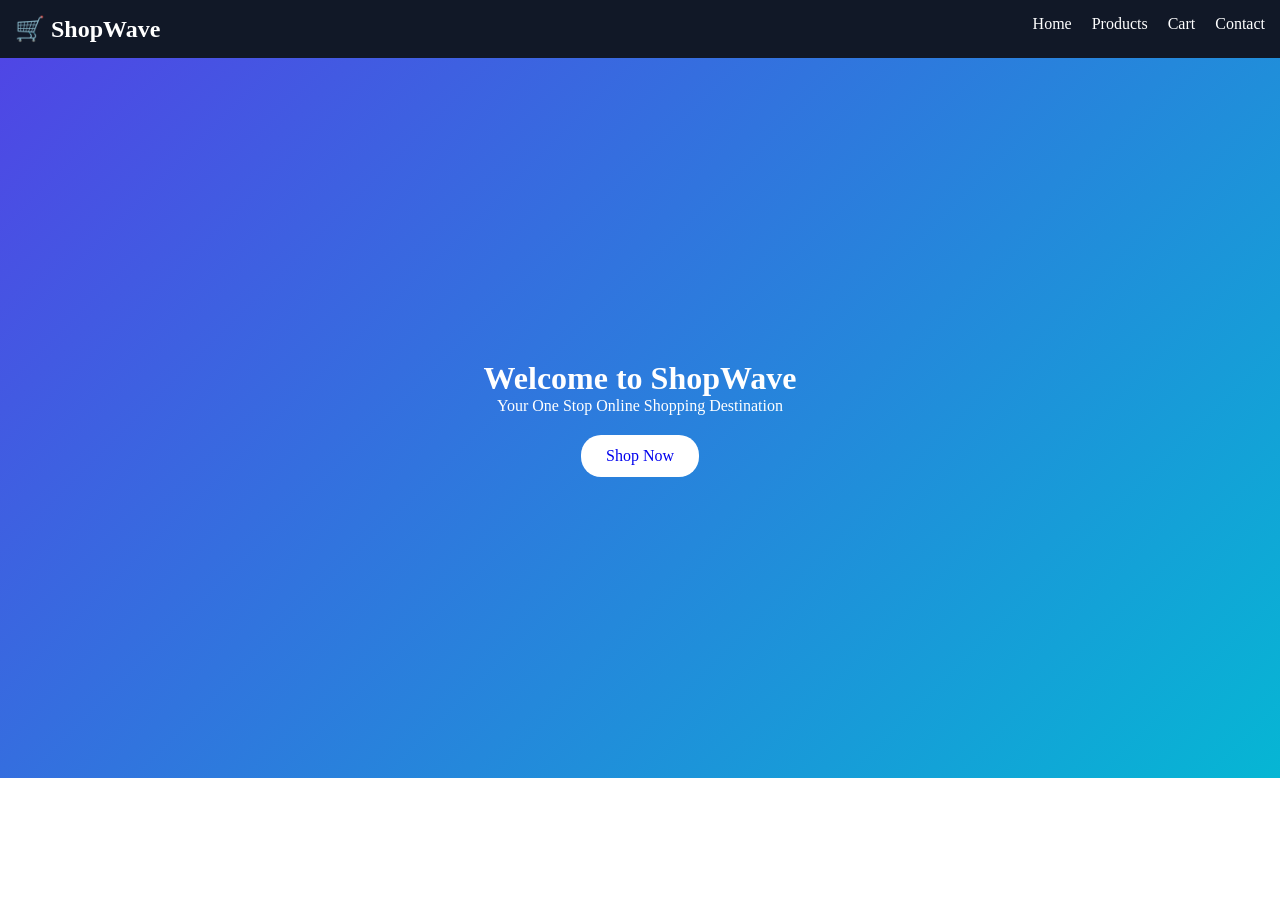
==== index.html @ ccbefd60 "ShopWave Project" ====
<!DOCTYPE html>
<html>
<head>
    <title>ShopWave</title>
    <link rel="stylesheet" href="style.css">
</head>
<body>

<nav>
    <h1>🛒 ShopWave</h1>

    <ul>
        <li><a href="index.html">Home</a></li>
        <li><a href="products.html">Products</a></li>
        <li><a href="cart.html">Cart</a></li>
        <li><a href="contact.html">Contact</a></li>
    </ul>
</nav>

<div class="hero">
    <h1>Welcome to ShopWave</h1>
    <p>Your One Stop Online Shopping Destination</p>
    <a href="products.html" class="btn">Shop Now</a>
</div>

</body>
</html>
---- style.css ----
*{
margin:0;
padding:0;
box-sizing:border-box;
font-family:Segoe UI;
}

nav{
background:#111827;
color:white;
padding:15px;
display:flex;
justify-content:space-between;
}

nav ul{
display:flex;
list-style:none;
}

nav ul li{
margin-left:20px;
}

nav a{
color:white;
text-decoration:none;
}

.hero{
height:80vh;
display:flex;
flex-direction:column;
justify-content:center;
align-items:center;
background:linear-gradient(135deg,#4f46e5,#06b6d4);
color:white;
}

.btn{
background:white;
padding:12px 25px;
border-radius:20px;
text-decoration:none;
margin-top:20px;
}

.title{
text-align:center;
margin:30px;
}

.products{
display:grid;
grid-template-columns:repeat(auto-fit,minmax(250px,1fr));
gap:20px;
padding:20px;
}

.card{
background:white;
padding:20px;
border-radius:15px;
box-shadow:0 4px 10px rgba(0,0,0,0.1);
text-align:center;
}

button{
background:#4f46e5;
color:white;
border:none;
padding:10px;
border-radius:10px;
cursor:pointer;
}

.contact{
padding:50px;
text-align:center;
}
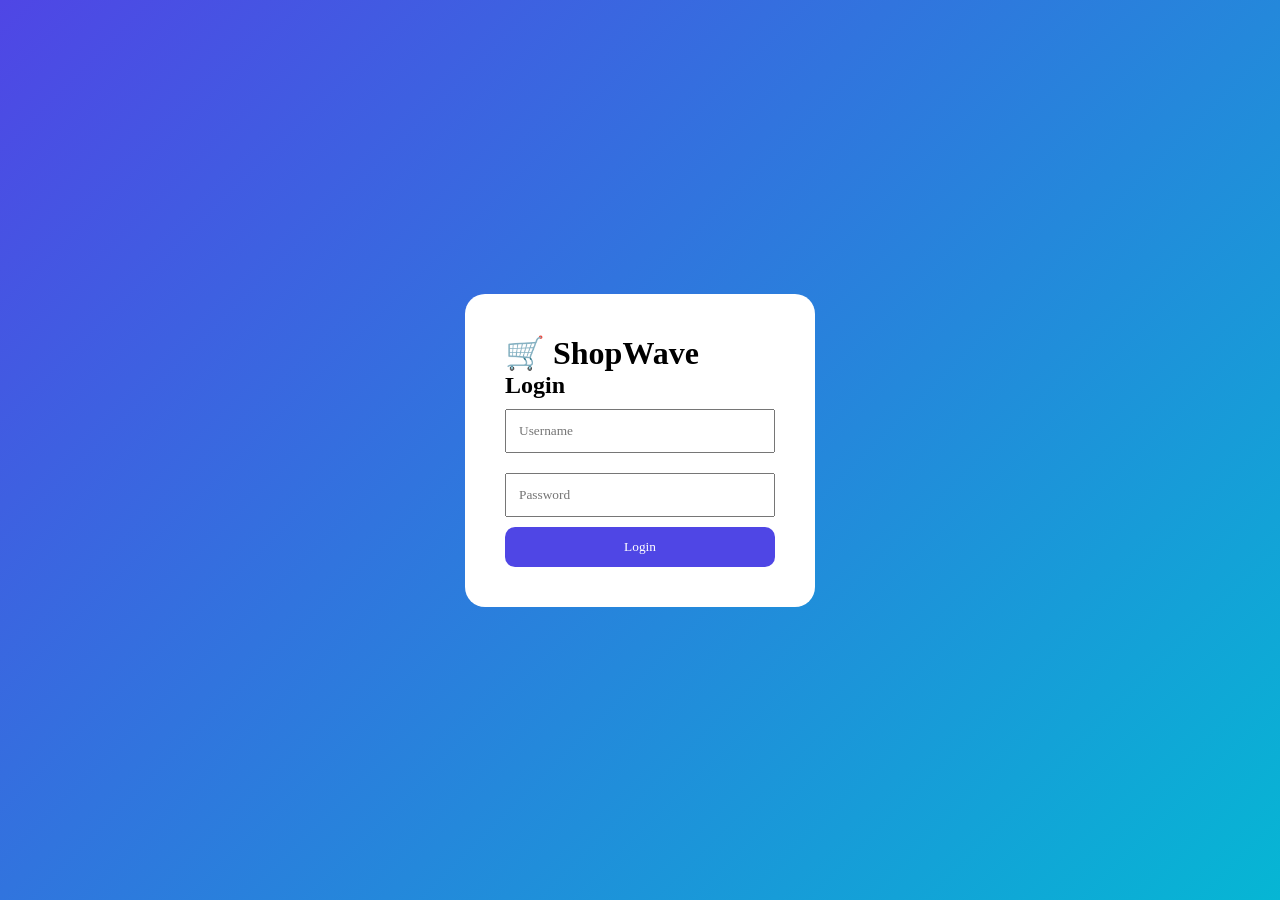
==== commit 105bd1f6: "Added ShopWave UI improvements and images" ====
--- a/index.html
+++ b/index.html
@@ -1,26 +1,29 @@
 <!DOCTYPE html>
 <html>
 <head>
-    <title>ShopWave</title>
-    <link rel="stylesheet" href="style.css">
+<title>ShopWave Login</title>
+<link rel="stylesheet" href="style.css">
 </head>
 <body>
 
-<nav>
-    <h1>🛒 ShopWave</h1>
+<div class="login-container">
 
-    <ul>
-        <li><a href="index.html">Home</a></li>
-        <li><a href="products.html">Products</a></li>
-        <li><a href="cart.html">Cart</a></li>
-        <li><a href="contact.html">Contact</a></li>
-    </ul>
-</nav>
+<div class="login-box">
 
-<div class="hero">
-    <h1>Welcome to ShopWave</h1>
-    <p>Your One Stop Online Shopping Destination</p>
-    <a href="products.html" class="btn">Shop Now</a>
+<h1>🛒 ShopWave</h1>
+
+<h2>Login</h2>
+
+<input type="text" placeholder="Username">
+
+<input type="password" placeholder="Password">
+
+<button onclick="window.location.href='home.html'">
+Login
+</button>
+
+</div>
+
 </div>
 
 </body>
--- a/style.css
+++ b/style.css
@@ -5,12 +5,29 @@
 font-family:Segoe UI;
 }
 
+body{
+background:#f5f5f5;
+}
+
 nav{
 background:#111827;
-color:white;
 padding:15px;
 display:flex;
 justify-content:space-between;
+align-items:center;
+color:white;
+}
+
+.logo{
+font-size:28px;
+font-weight:bold;
+}
+
+.search{
+padding:10px;
+width:300px;
+border-radius:10px;
+border:none;
 }
 
 nav ul{
@@ -18,7 +35,7 @@
 list-style:none;
 }
 
-nav ul li{
+nav li{
 margin-left:20px;
 }
 
@@ -29,52 +46,124 @@
 
 .hero{
 height:80vh;
+background:linear-gradient(
+135deg,
+#4f46e5,
+#06b6d4
+);
+color:white;
 display:flex;
 flex-direction:column;
 justify-content:center;
 align-items:center;
-background:linear-gradient(135deg,#4f46e5,#06b6d4);
-color:white;
+}
+
+.hero h1{
+font-size:60px;
+}
+
+.hero p{
+font-size:25px;
+margin-top:20px;
 }
 
 .btn{
+margin-top:25px;
 background:white;
-padding:12px 25px;
-border-radius:20px;
+padding:15px 30px;
+border-radius:30px;
 text-decoration:none;
-margin-top:20px;
 }
 
-.title{
-text-align:center;
-margin:30px;
+.login-container{
+height:100vh;
+display:flex;
+justify-content:center;
+align-items:center;
+background:linear-gradient(
+135deg,
+#4f46e5,
+#06b6d4
+);
+}
+
+.login-box{
+background:white;
+padding:40px;
+width:350px;
+border-radius:20px;
+}
+
+.login-box input{
+width:100%;
+padding:12px;
+margin:10px 0;
+}
+
+.login-box button{
+width:100%;
+padding:12px;
+background:#4f46e5;
+color:white;
+border:none;
 }
 
 .products{
 display:grid;
-grid-template-columns:repeat(auto-fit,minmax(250px,1fr));
+grid-template-columns:
+repeat(auto-fit,minmax(250px,1fr));
 gap:20px;
-padding:20px;
+padding:30px;
 }
 
 .card{
 background:white;
 padding:20px;
 border-radius:15px;
-box-shadow:0 4px 10px rgba(0,0,0,0.1);
+box-shadow:0 5px 15px rgba(0,0,0,.1);
 text-align:center;
+}
+
+.card:hover{
+transform:translateY(-10px);
+transition:.3s;
+}
+
+.card img{
+width:100%;
+height:220px;
+object-fit:cover;
+border-radius:10px;
 }
 
 button{
 background:#4f46e5;
 color:white;
+padding:10px;
 border:none;
-padding:10px;
 border-radius:10px;
-cursor:pointer;
+}
+
+.category-container{
+display:flex;
+justify-content:center;
+gap:20px;
+padding:40px;
+}
+
+.category-card{
+background:white;
+padding:30px;
+border-radius:15px;
+font-size:20px;
 }
 
 .contact{
 padding:50px;
 text-align:center;
+}
+
+.title{
+text-align:center;
+margin:30px;
 }
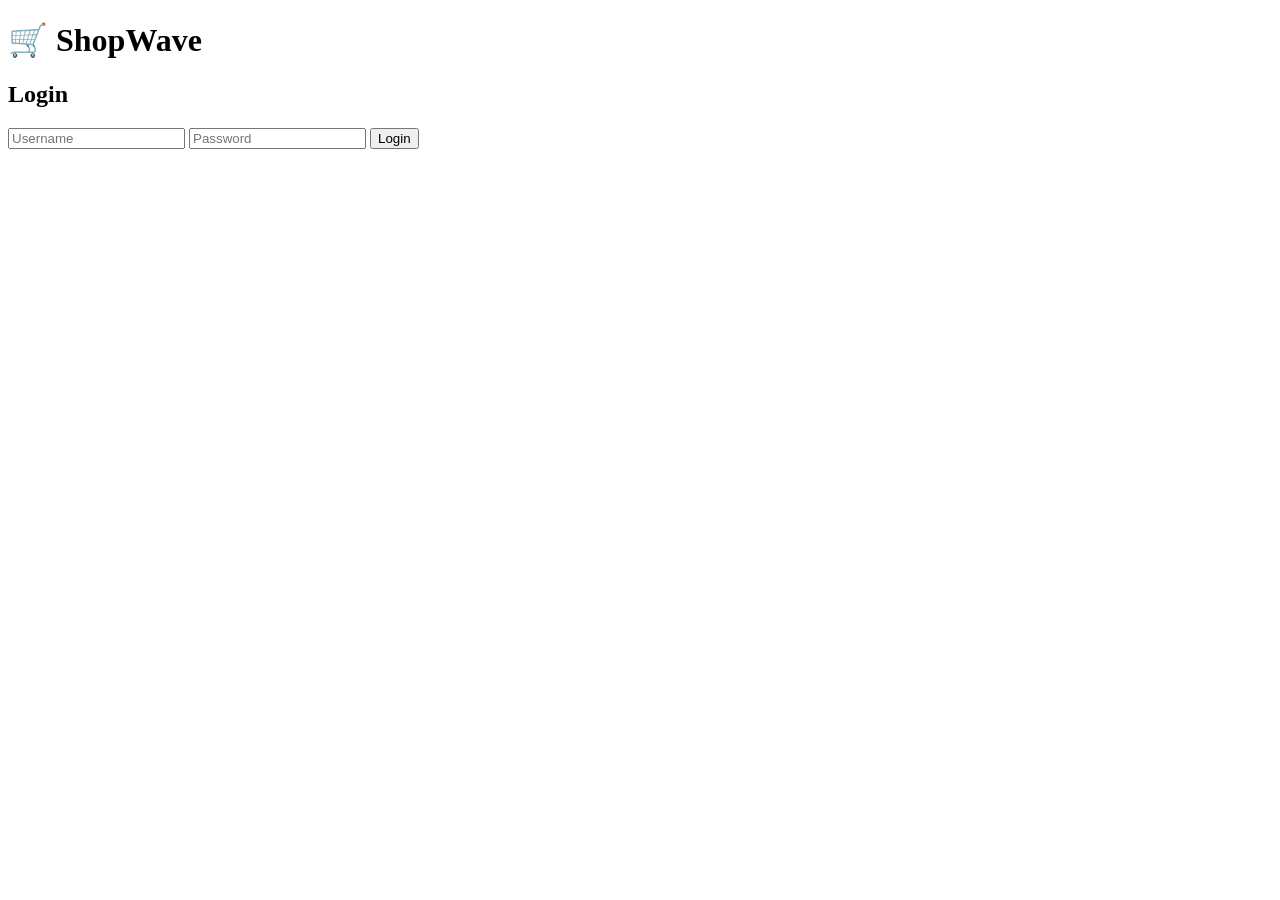
==== commit dab4d2c2: "Final ShopWave updates" ====
--- a/index.html
+++ b/index.html
@@ -1,6 +1,8 @@
 <!DOCTYPE html>
 <html>
 <head>
+<meta charset="UTF-8">
+<meta name="viewport" content="width=device-width, initial-scale=1.0">
 <title>ShopWave Login</title>
 <link rel="stylesheet" href="style.css">
 </head>
@@ -10,7 +12,7 @@
 
 <div class="login-box">
 
-<h1>🛒 ShopWave</h1>
+<h1><h1>&#128722; ShopWave</h1></h1>
 
 <h2>Login</h2>
 
--- a/style.css
+++ b/style.css
@@ -1,147 +1,51 @@
-*{
-margin:0;
-padding:0;
-box-sizing:border-box;
-font-family:Segoe UI;
-}
-
-body{
-background:#f5f5f5;
-}
-
-nav{
-background:#111827;
-padding:15px;
-display:flex;
-justify-content:space-between;
-align-items:center;
+.offer-bar{
+background:#4f46e5;
 color:white;
-}
-
-.logo{
-font-size:28px;
-font-weight:bold;
-}
-
-.search{
-padding:10px;
-width:300px;
-border-radius:10px;
-border:none;
-}
-
-nav ul{
-display:flex;
-list-style:none;
-}
-
-nav li{
-margin-left:20px;
-}
-
-nav a{
-color:white;
-text-decoration:none;
+text-align:center;
+padding:8px;
+font-size:14px;
 }
 
 .hero{
 height:80vh;
-background:linear-gradient(
-135deg,
-#4f46e5,
-#06b6d4
-);
+background:linear-gradient(135deg,#4f46e5,#06b6d4);
+display:flex;
+justify-content:space-around;
+align-items:center;
+padding:40px;
 color:white;
-display:flex;
-flex-direction:column;
-justify-content:center;
-align-items:center;
 }
 
-.hero h1{
+.hero-left h1{
 font-size:60px;
+margin-bottom:20px;
 }
 
-.hero p{
-font-size:25px;
-margin-top:20px;
+.hero-left p{
+font-size:20px;
+margin-bottom:25px;
 }
 
-.btn{
-margin-top:25px;
-background:white;
-padding:15px 30px;
-border-radius:30px;
-text-decoration:none;
+.hero-right{
+display:grid;
+grid-template-columns:repeat(2,180px);
+gap:20px;
 }
 
-.login-container{
-height:100vh;
-display:flex;
-justify-content:center;
-align-items:center;
-background:linear-gradient(
-135deg,
-#4f46e5,
-#06b6d4
-);
+.feature-card{
+background:rgba(255,255,255,0.2);
+backdrop-filter:blur(10px);
+padding:40px;
+border-radius:20px;
+text-align:center;
+font-size:22px;
+font-weight:bold;
 }
 
-.login-box{
-background:white;
-padding:40px;
-width:350px;
-border-radius:20px;
-}
-
-.login-box input{
-width:100%;
-padding:12px;
-margin:10px 0;
-}
-
-.login-box button{
-width:100%;
-padding:12px;
-background:#4f46e5;
-color:white;
-border:none;
-}
-
-.products{
-display:grid;
-grid-template-columns:
-repeat(auto-fit,minmax(250px,1fr));
-gap:20px;
-padding:30px;
-}
-
-.card{
-background:white;
-padding:20px;
-border-radius:15px;
-box-shadow:0 5px 15px rgba(0,0,0,.1);
+.section-title{
 text-align:center;
-}
-
-.card:hover{
-transform:translateY(-10px);
-transition:.3s;
-}
-
-.card img{
-width:100%;
-height:220px;
-object-fit:cover;
-border-radius:10px;
-}
-
-button{
-background:#4f46e5;
-color:white;
-padding:10px;
-border:none;
-border-radius:10px;
+margin-top:40px;
+font-size:32px;
 }
 
 .category-container{
@@ -149,21 +53,21 @@
 justify-content:center;
 gap:20px;
 padding:40px;
+flex-wrap:wrap;
 }
 
 .category-card{
 background:white;
 padding:30px;
 border-radius:15px;
+width:220px;
+text-align:center;
 font-size:20px;
+font-weight:bold;
+box-shadow:0 5px 15px rgba(0,0,0,0.1);
 }
 
-.contact{
-padding:50px;
-text-align:center;
-}
-
-.title{
-text-align:center;
-margin:30px;
+.category-card:hover{
+transform:translateY(-10px);
+transition:0.3s;
 }
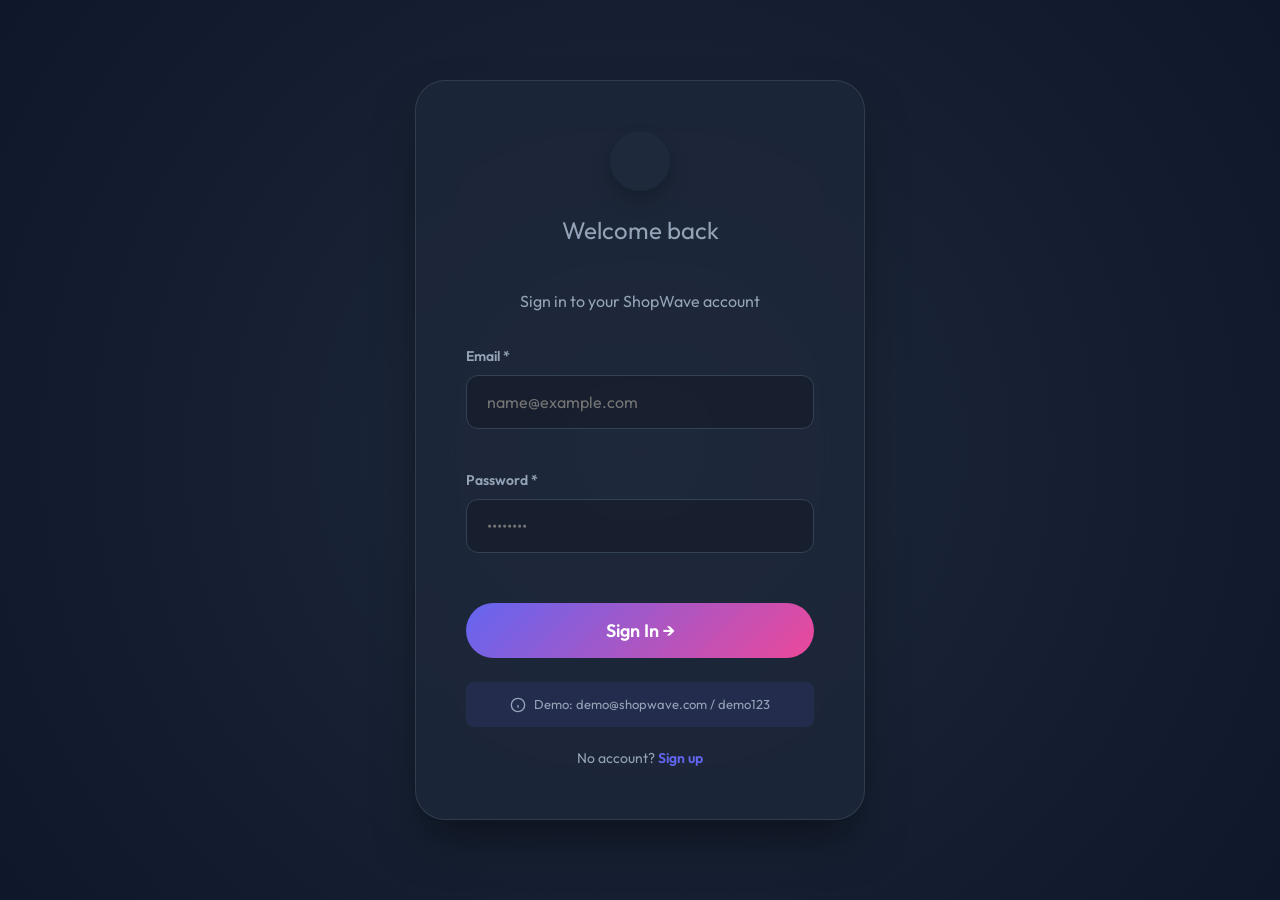
==== commit ca627c4c: "Updated ShopWave homepage and styles" ====
--- a/index.html
+++ b/index.html
@@ -1,32 +1,51 @@
 <!DOCTYPE html>
-<html>
+<html lang="en">
 <head>
-<meta charset="UTF-8">
-<meta name="viewport" content="width=device-width, initial-scale=1.0">
-<title>ShopWave Login</title>
-<link rel="stylesheet" href="style.css">
+  <meta charset="UTF-8">
+  <meta name="viewport" content="width=device-width, initial-scale=1.0">
+  <title>ShopWave | Premium Login</title>
+  <link rel="stylesheet" href="style.css">
+  <link href="https://fonts.googleapis.com/css2?family=Outfit:wght@300;400;600;800&display=swap" rel="stylesheet">
 </head>
 <body>
 
-<div class="login-container">
+  <div class="login-container">
+    <div class="login-box">
+      <div class="login-logo-icon">
+        <svg width="24" height="24" viewBox="0 0 24 24" fill="none" stroke="url(#gradient)" stroke-width="2.5" stroke-linecap="round" stroke-linejoin="round">
+          <circle cx="9" cy="21" r="1"></circle>
+          <circle cx="20" cy="21" r="1"></circle>
+          <path d="M1 1h4l2.68 13.39a2 2 0 0 0 2 1.61h9.72a2 2 0 0 0 2-1.61L23 6H6"></path>
+        </svg>
+      </div>
+      <h2>Welcome back</h2>
+      <p class="login-subtitle">Sign in to your ShopWave account</p>
+      
+      <div class="input-group">
+        <label>Email *</label>
+        <input type="text" placeholder="name@example.com" aria-label="Email">
+      </div>
+      
+      <div class="input-group">
+        <label>Password *</label>
+        <input type="password" placeholder="••••••••" aria-label="Password">
+      </div>
+      
+      <button class="btn" onclick="window.location.href='home.html'">
+        Sign In →
+      </button>
 
-<div class="login-box">
+      <div class="demo-creds">
+        <svg width="16" height="16" viewBox="0 0 24 24" fill="none" stroke="currentColor" stroke-width="2"><circle cx="12" cy="12" r="10"></circle><line x1="12" y1="16" x2="12" y2="12"></line><line x1="12" y1="8" x2="12.01" y2="8"></line></svg>
+        Demo: demo@shopwave.com / demo123
+      </div>
 
-<h1><h1>&#128722; ShopWave</h1></h1>
+      <div class="signup-link">
+        No account? <a href="#">Sign up</a>
+      </div>
+    </div>
+  </div>
 
-<h2>Login</h2>
-
-<input type="text" placeholder="Username">
-
-<input type="password" placeholder="Password">
-
-<button onclick="window.location.href='home.html'">
-Login
-</button>
-
-</div>
-
-</div>
-
+  <script src="script.js"></script>
 </body>
 </html>
--- a/style.css
+++ b/style.css
@@ -1,73 +1,818 @@
-.offer-bar{
-background:#4f46e5;
-color:white;
-text-align:center;
-padding:8px;
-font-size:14px;
-}
-
-.hero{
-height:80vh;
-background:linear-gradient(135deg,#4f46e5,#06b6d4);
-display:flex;
-justify-content:space-around;
-align-items:center;
-padding:40px;
-color:white;
-}
-
-.hero-left h1{
-font-size:60px;
-margin-bottom:20px;
-}
-
-.hero-left p{
-font-size:20px;
-margin-bottom:25px;
-}
-
-.hero-right{
-display:grid;
-grid-template-columns:repeat(2,180px);
-gap:20px;
-}
-
-.feature-card{
-background:rgba(255,255,255,0.2);
-backdrop-filter:blur(10px);
-padding:40px;
-border-radius:20px;
-text-align:center;
-font-size:22px;
-font-weight:bold;
-}
-
-.section-title{
-text-align:center;
-margin-top:40px;
-font-size:32px;
-}
-
-.category-container{
-display:flex;
-justify-content:center;
-gap:20px;
-padding:40px;
-flex-wrap:wrap;
-}
-
-.category-card{
-background:white;
-padding:30px;
-border-radius:15px;
-width:220px;
-text-align:center;
-font-size:20px;
-font-weight:bold;
-box-shadow:0 5px 15px rgba(0,0,0,0.1);
-}
-
-.category-card:hover{
-transform:translateY(-10px);
-transition:0.3s;
+@import url('https://fonts.googleapis.com/css2?family=Outfit:wght@300;400;600;800&display=swap');
+
+:root {
+  --primary: #6366f1;
+  --primary-dark: #4f46e5;
+  --secondary: #ec4899;
+  --bg-color: #0f172a;
+  --surface: #1e293b;
+  --text-light: #f8fafc;
+  --text-muted: #94a3b8;
+  --border: #334155;
+  --glass-bg: rgba(30, 41, 59, 0.7);
+  --glass-border: rgba(255, 255, 255, 0.1);
+  --accent-gradient: linear-gradient(135deg, var(--primary), var(--secondary));
+}
+
+* {
+  margin: 0;
+  padding: 0;
+  box-sizing: border-box;
+  font-family: 'Outfit', sans-serif;
+}
+
+body {
+  background-color: var(--bg-color);
+  color: var(--text-light);
+  line-height: 1.6;
+  min-height: 100vh;
+  display: flex;
+  flex-direction: column;
+}
+
+/* Animations */
+@keyframes fadeIn {
+  from { opacity: 0; transform: translateY(20px); }
+  to { opacity: 1; transform: translateY(0); }
+}
+
+@keyframes slideDown {
+  from { transform: translateY(-100%); }
+  to { transform: translateY(0); }
+}
+
+/* Offer Bar */
+.offer-bar {
+  background: var(--accent-gradient);
+  color: white;
+  text-align: center;
+  padding: 10px;
+  font-size: 14px;
+  font-weight: 600;
+  letter-spacing: 0.5px;
+  animation: slideDown 0.5s ease-out;
+}
+
+/* Navigation */
+nav {
+  display: flex;
+  justify-content: space-between;
+  align-items: center;
+  padding: 20px 5%;
+  background: var(--glass-bg);
+  backdrop-filter: blur(12px);
+  border-bottom: 1px solid var(--glass-border);
+  position: sticky;
+  top: 0;
+  z-index: 100;
+}
+
+.logo {
+  font-size: 28px;
+  font-weight: 800;
+  background: var(--accent-gradient);
+  -webkit-background-clip: text;
+  -webkit-text-fill-color: transparent;
+  display: flex;
+  align-items: center;
+  gap: 10px;
+}
+
+nav .search {
+  padding: 12px 20px;
+  border-radius: 30px;
+  border: 1px solid var(--border);
+  background: var(--surface);
+  color: var(--text-light);
+  width: 300px;
+  outline: none;
+  transition: all 0.3s ease;
+}
+
+nav .search:focus {
+  border-color: var(--primary);
+  box-shadow: 0 0 0 3px rgba(99, 102, 241, 0.2);
+}
+
+nav ul {
+  list-style: none;
+  display: flex;
+  gap: 30px;
+}
+
+nav ul li a {
+  text-decoration: none;
+  color: var(--text-light);
+  font-weight: 600;
+  transition: color 0.3s;
+  position: relative;
+}
+
+nav ul li a::after {
+  content: '';
+  position: absolute;
+  width: 0;
+  height: 2px;
+  bottom: -5px;
+  left: 0;
+  background: var(--primary);
+  transition: width 0.3s;
+}
+
+nav ul li a:hover::after,
+nav ul li a.active::after {
+  width: 100%;
+}
+
+/* Hero Section */
+.hero {
+  flex: 1;
+  display: flex;
+  justify-content: space-around;
+  align-items: center;
+  padding: 80px 5%;
+  position: relative;
+  overflow: hidden;
+}
+
+.hero::before {
+  content: '';
+  position: absolute;
+  top: -20%;
+  right: -10%;
+  width: 600px;
+  height: 600px;
+  background: radial-gradient(circle, var(--primary) 0%, transparent 70%);
+  opacity: 0.15;
+  filter: blur(60px);
+  z-index: -1;
+}
+
+.hero-left {
+  max-width: 600px;
+  animation: fadeIn 0.8s ease-out;
+}
+
+.hero-left h1 {
+  font-size: 72px;
+  line-height: 1.1;
+  margin-bottom: 24px;
+  font-weight: 800;
+}
+
+.hero-left h1 span {
+  background: var(--accent-gradient);
+  -webkit-background-clip: text;
+  -webkit-text-fill-color: transparent;
+}
+
+.hero-left p {
+  font-size: 20px;
+  color: var(--text-muted);
+  margin-bottom: 40px;
+}
+
+.btn {
+  display: inline-block;
+  padding: 16px 40px;
+  background: var(--accent-gradient);
+  color: white;
+  text-decoration: none;
+  font-size: 18px;
+  font-weight: 600;
+  border-radius: 30px;
+  transition: transform 0.3s, box-shadow 0.3s;
+  border: none;
+  cursor: pointer;
+}
+
+.btn:hover {
+  transform: translateY(-3px);
+  box-shadow: 0 10px 20px rgba(99, 102, 241, 0.4);
+}
+
+.hero-right {
+  display: grid;
+  grid-template-columns: repeat(2, 200px);
+  gap: 24px;
+  animation: fadeIn 0.8s ease-out 0.2s both;
+}
+
+.feature-card {
+  background: var(--glass-bg);
+  border: 1px solid var(--glass-border);
+  backdrop-filter: blur(10px);
+  padding: 40px 20px;
+  border-radius: 24px;
+  text-align: center;
+  font-size: 20px;
+  font-weight: 600;
+  transition: transform 0.3s, background 0.3s;
+  display: flex;
+  flex-direction: column;
+  align-items: center;
+  gap: 10px;
+}
+
+.feature-card:hover {
+  transform: translateY(-10px);
+  background: var(--surface);
+  border-color: var(--primary);
+}
+
+.feature-card span {
+  font-size: 40px;
+}
+
+/* General Sections */
+.section-title {
+  text-align: center;
+  margin: 60px 0 40px;
+  font-size: 40px;
+  font-weight: 800;
+}
+
+/* Products Grid */
+.products {
+  display: grid;
+  grid-template-columns: repeat(auto-fit, minmax(280px, 1fr));
+  gap: 30px;
+  padding: 0 5% 80px;
+  max-width: 1400px;
+  margin: 0 auto;
+}
+
+.card {
+  background: var(--surface);
+  border: 1px solid var(--border);
+  border-radius: 20px;
+  overflow: hidden;
+  transition: transform 0.3s, box-shadow 0.3s;
+  display: flex;
+  flex-direction: column;
+}
+
+.card:hover {
+  transform: translateY(-10px);
+  box-shadow: 0 20px 40px rgba(0, 0, 0, 0.4);
+  border-color: var(--primary);
+}
+
+.img-placeholder {
+  height: 250px;
+  background: var(--border);
+  display: flex;
+  align-items: center;
+  justify-content: center;
+  font-size: 48px;
+  color: var(--text-muted);
+}
+
+.card img {
+  width: 100%;
+  height: 250px;
+  object-fit: cover;
+}
+
+.card-content {
+  padding: 24px;
+  display: flex;
+  flex-direction: column;
+  flex: 1;
+}
+
+.card h3 {
+  font-size: 22px;
+  margin-bottom: 10px;
+}
+
+.card p {
+  font-size: 24px;
+  font-weight: 800;
+  color: var(--primary);
+  margin-bottom: 20px;
+  flex: 1;
+}
+
+.card button {
+  width: 100%;
+  padding: 14px;
+  background: transparent;
+  color: var(--primary);
+  border: 2px solid var(--primary);
+  border-radius: 12px;
+  font-size: 16px;
+  font-weight: 600;
+  cursor: pointer;
+  transition: all 0.3s;
+}
+
+.card button:hover {
+  background: var(--primary);
+  color: white;
+}
+
+/* Login Page */
+.login-container {
+  min-height: 100vh;
+  display: flex;
+  align-items: center;
+  justify-content: center;
+  background: radial-gradient(circle at center, var(--surface) 0%, var(--bg-color) 100%);
+}
+
+.login-box {
+  background: var(--glass-bg);
+  border: 1px solid var(--glass-border);
+  backdrop-filter: blur(20px);
+  padding: 50px;
+  border-radius: 30px;
+  width: 100%;
+  max-width: 450px;
+  text-align: center;
+  box-shadow: 0 25px 50px -12px rgba(0, 0, 0, 0.5);
+  animation: fadeIn 0.6s ease-out;
+}
+
+.login-box h1 {
+  font-size: 32px;
+  margin-bottom: 10px;
+  display: flex;
+  align-items: center;
+  justify-content: center;
+  gap: 10px;
+}
+
+.login-box h2 {
+  color: var(--text-muted);
+  font-weight: 400;
+  margin-bottom: 40px;
+}
+
+.login-box input {
+  width: 100%;
+  padding: 16px 20px;
+  margin-bottom: 20px;
+  background: rgba(0,0,0,0.2);
+  border: 1px solid var(--border);
+  border-radius: 12px;
+  color: white;
+  font-size: 16px;
+  transition: all 0.3s;
+}
+
+.login-box input:focus {
+  outline: none;
+  border-color: var(--primary);
+  background: rgba(0,0,0,0.4);
+}
+
+.login-box button {
+  width: 100%;
+  margin-top: 10px;
+}
+
+/* Contact Page */
+.contact-container {
+  display: flex;
+  justify-content: center;
+  align-items: center;
+  flex: 1;
+  padding: 40px;
+}
+
+.contact-card {
+  background: var(--surface);
+  border: 1px solid var(--border);
+  padding: 50px;
+  border-radius: 24px;
+  max-width: 600px;
+  width: 100%;
+  text-align: center;
+}
+
+.contact-card h1 {
+  font-size: 36px;
+  margin-bottom: 30px;
+  background: var(--accent-gradient);
+  -webkit-background-clip: text;
+  -webkit-text-fill-color: transparent;
+}
+
+.contact-item {
+  display: flex;
+  align-items: center;
+  justify-content: center;
+  gap: 15px;
+  font-size: 20px;
+  margin-bottom: 20px;
+  color: var(--text-muted);
+}
+
+/* Cart Page */
+.cart-container {
+  max-width: 800px;
+  margin: 40px auto;
+  padding: 0 20px;
+  flex: 1;
+  width: 100%;
+}
+
+.cart-card {
+  background: var(--surface);
+  border: 1px solid var(--border);
+  border-radius: 20px;
+  padding: 30px;
+}
+
+#cartItems {
+  list-style: none;
+}
+
+#cartItems li {
+  display: flex;
+  justify-content: space-between;
+  align-items: center;
+  padding: 20px 0;
+  border-bottom: 1px solid var(--border);
+  font-size: 18px;
+}
+
+#cartItems li:last-child {
+  border-bottom: none;
+}
+
+.cart-total {
+  margin-top: 30px;
+  padding-top: 30px;
+  border-top: 2px dashed var(--border);
+  display: flex;
+  justify-content: space-between;
+  font-size: 24px;
+  font-weight: 800;
+  color: var(--primary);
+}
+
+.empty-cart {
+  text-align: center;
+  color: var(--text-muted);
+  font-size: 20px;
+  padding: 40px 0;
+}
+
+/* Toast Notifications */
+.toast-container {
+  position: fixed;
+  bottom: 30px;
+  right: 30px;
+  display: flex;
+  flex-direction: column;
+  gap: 15px;
+  z-index: 1000;
+}
+
+.toast {
+  background: var(--surface);
+  border-left: 4px solid var(--primary);
+  color: white;
+  padding: 16px 24px;
+  border-radius: 8px;
+  box-shadow: 0 10px 30px rgba(0,0,0,0.5);
+  font-size: 16px;
+  font-weight: 600;
+  display: flex;
+  align-items: center;
+  gap: 12px;
+  animation: slideInRight 0.3s ease-out forwards;
+}
+
+.toast.fade-out {
+  animation: slideOutRight 0.3s ease-in forwards;
+}
+
+@keyframes slideInRight {
+  from { transform: translateX(100%); opacity: 0; }
+  to { transform: translateX(0); opacity: 1; }
+}
+
+@keyframes slideOutRight {
+  from { transform: translateX(0); opacity: 1; }
+  to { transform: translateX(100%); opacity: 0; }
+}
+
+/* --- NEW STYLES FROM SCREENSHOT LAYOUTS --- */
+
+/* Hero Additions */
+.badge {
+  display: inline-block;
+  padding: 6px 16px;
+  background: rgba(255,255,255,0.1);
+  border: 1px solid var(--glass-border);
+  border-radius: 20px;
+  font-size: 14px;
+  margin-bottom: 24px;
+  color: var(--text-light);
+}
+
+.hero-buttons {
+  display: flex;
+  gap: 15px;
+  margin-bottom: 40px;
+}
+
+.btn-outline {
+  background: transparent;
+  border: 1px solid var(--glass-border);
+}
+
+.btn-outline:hover {
+  background: rgba(255,255,255,0.1);
+  box-shadow: none;
+}
+
+.btn svg {
+  vertical-align: middle;
+  margin-left: 8px;
+}
+
+.hero-stats {
+  display: flex;
+  gap: 40px;
+  border-top: 1px solid var(--glass-border);
+  padding-top: 24px;
+}
+
+.stat h4 {
+  font-size: 28px;
+  font-weight: 800;
+  color: var(--text-light);
+}
+
+.stat p {
+  font-size: 14px;
+  color: var(--text-muted);
+  margin-bottom: 0;
+}
+
+/* Login Additions */
+.login-logo-icon {
+  width: 60px;
+  height: 60px;
+  background: var(--surface);
+  border-radius: 50%;
+  display: flex;
+  align-items: center;
+  justify-content: center;
+  margin: 0 auto 20px;
+  box-shadow: 0 10px 20px rgba(0,0,0,0.2);
+}
+
+.login-subtitle {
+  color: var(--text-muted);
+  margin-bottom: 30px;
+}
+
+.input-group {
+  text-align: left;
+  margin-bottom: 20px;
+}
+
+.input-group label {
+  display: block;
+  font-size: 14px;
+  font-weight: 600;
+  margin-bottom: 8px;
+  color: var(--text-muted);
+}
+
+.demo-creds {
+  margin-top: 24px;
+  padding: 12px;
+  background: rgba(99, 102, 241, 0.1);
+  border-radius: 8px;
+  font-size: 13px;
+  color: var(--text-muted);
+  display: flex;
+  align-items: center;
+  justify-content: center;
+  gap: 8px;
+}
+
+.signup-link {
+  margin-top: 20px;
+  font-size: 14px;
+  color: var(--text-muted);
+}
+
+.signup-link a {
+  color: var(--primary);
+  text-decoration: none;
+  font-weight: 600;
+}
+
+/* Products Page Layout Additions */
+.products-page-container {
+  max-width: 1400px;
+  margin: 0 auto;
+  padding: 0 5%;
+}
+
+.category-pills-section {
+  text-align: center;
+  padding: 60px 0 40px;
+}
+
+.section-subtitle {
+  color: var(--text-muted);
+  margin-bottom: 40px;
+}
+
+.pill-container {
+  display: flex;
+  justify-content: center;
+  gap: 20px;
+  flex-wrap: wrap;
+}
+
+.pill-card {
+  display: flex;
+  flex-direction: column;
+  align-items: center;
+  gap: 12px;
+  padding: 20px 30px;
+  background: var(--surface);
+  border: 1px solid var(--border);
+  border-radius: 100px;
+  cursor: pointer;
+  transition: all 0.3s;
+}
+
+.pill-card:hover {
+  transform: translateY(-5px);
+  border-color: var(--primary);
+  box-shadow: 0 10px 20px rgba(0,0,0,0.3);
+}
+
+.pill-icon {
+  font-size: 24px;
+}
+
+.pill-card span {
+  font-weight: 600;
+  font-size: 14px;
+}
+
+.main-products-area {
+  display: flex;
+  gap: 40px;
+  align-items: flex-start;
+  padding-bottom: 80px;
+}
+
+.filters-sidebar {
+  width: 250px;
+  flex-shrink: 0;
+  background: var(--surface);
+  border: 1px solid var(--border);
+  padding: 30px;
+  border-radius: 20px;
+  position: sticky;
+  top: 100px;
+}
+
+.filters-sidebar h3 {
+  font-size: 20px;
+  margin-bottom: 30px;
+  display: flex;
+  align-items: center;
+  gap: 10px;
+}
+
+.filter-group h4 {
+  font-size: 12px;
+  text-transform: uppercase;
+  letter-spacing: 1px;
+  color: var(--text-muted);
+  margin-bottom: 15px;
+}
+
+.filter-group ul {
+  list-style: none;
+}
+
+.filter-group li {
+  padding: 10px 0;
+  color: var(--text-light);
+  cursor: pointer;
+  transition: color 0.3s;
+  font-size: 15px;
+}
+
+.filter-group li:hover {
+  color: var(--primary);
+}
+
+.filter-group li.active {
+  color: var(--primary);
+  font-weight: 600;
+}
+
+.products-grid-container {
+  flex: 1;
+}
+
+.products-header {
+  display: flex;
+  justify-content: space-between;
+  align-items: flex-end;
+  margin-bottom: 30px;
+}
+
+.products-header h2 {
+  font-size: 28px;
+}
+
+.products-header p {
+  color: var(--text-muted);
+}
+
+.products-controls {
+  display: flex;
+  align-items: center;
+  gap: 20px;
+  color: var(--text-muted);
+  font-size: 14px;
+}
+
+.sort-dropdown select {
+  background: var(--surface);
+  color: var(--text-light);
+  border: 1px solid var(--border);
+  padding: 8px 12px;
+  border-radius: 8px;
+  margin-left: 8px;
+  outline: none;
+}
+
+/* Adjust .products grid for the new layout */
+.main-products-area .products {
+  padding: 0;
+  margin: 0;
+  max-width: 100%;
+}
+
+.features-banner {
+  display: grid;
+  grid-template-columns: repeat(4, 1fr);
+  gap: 20px;
+  padding: 40px;
+  background: var(--surface);
+  border: 1px solid var(--border);
+  border-radius: 20px;
+  margin-bottom: 60px;
+}
+
+.feature-item {
+  display: flex;
+  align-items: center;
+  gap: 15px;
+}
+
+.feature-icon {
+  font-size: 24px;
+  width: 50px;
+  height: 50px;
+  background: rgba(99, 102, 241, 0.1);
+  border-radius: 50%;
+  display: flex;
+  align-items: center;
+  justify-content: center;
+}
+
+.feature-item h5 {
+  font-size: 16px;
+  margin-bottom: 4px;
+}
+
+.feature-item p {
+  font-size: 13px;
+  color: var(--text-muted);
+}
+
+@media (max-width: 900px) {
+  .main-products-area {
+    flex-direction: column;
+  }
+  .filters-sidebar {
+    width: 100%;
+    position: static;
+  }
+  .features-banner {
+    grid-template-columns: repeat(2, 1fr);
+  }
+}
+@media (max-width: 600px) {
+  .features-banner {
+    grid-template-columns: 1fr;
+  }
 }
